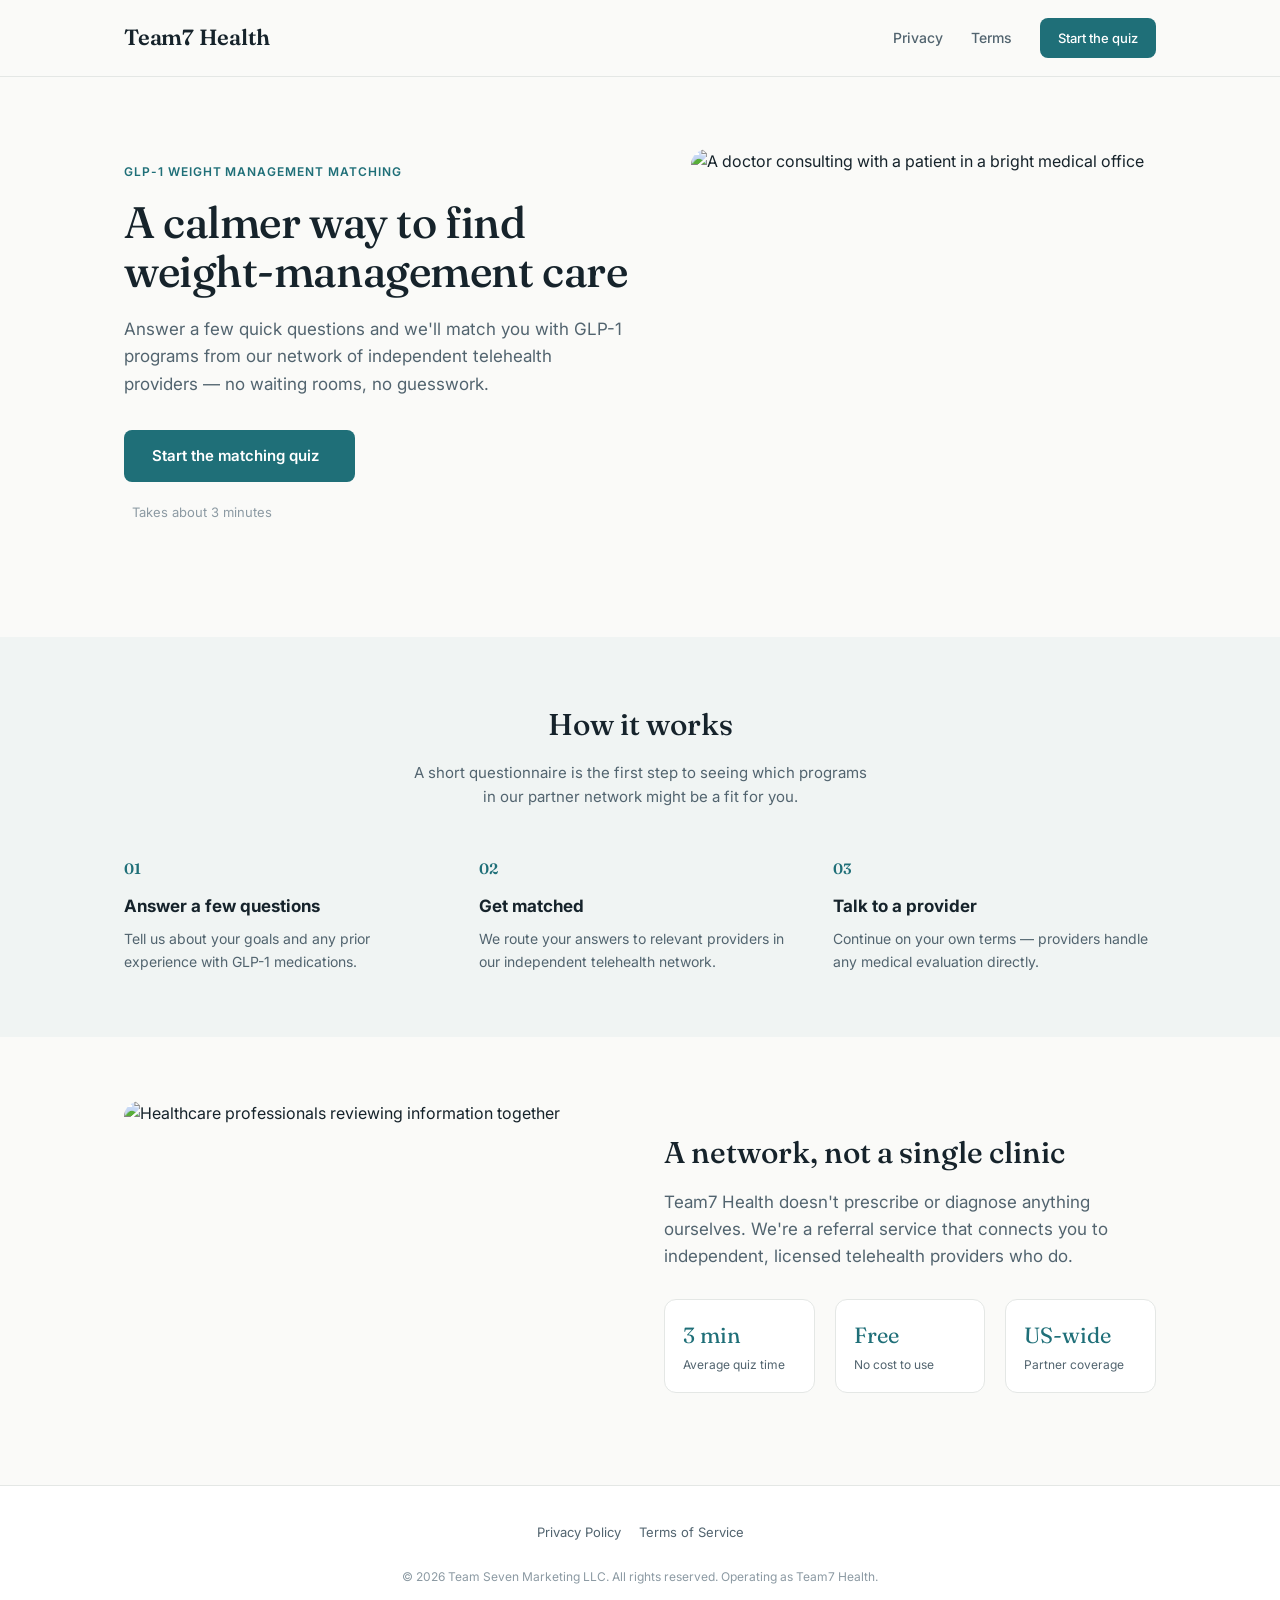
==== go.html @ c8f5367a "Add go.html" ====
<!DOCTYPE html>
<html lang="en">
<head>
<meta charset="UTF-8">
<meta name="viewport" content="width=device-width, initial-scale=1.0">
<title>Taking you to our partner&hellip;</title>
<meta name="robots" content="noindex, nofollow">
<link rel="stylesheet" href="styles.css">
<style>
  .redirect { min-height: 70vh; display: flex; align-items: center; justify-content: center; text-align: center; padding: 40px 24px; }
  .redirect p { color: var(--text-secondary); font-size: 15px; margin: 0 0 8px; }
  .redirect a { color: var(--accent); font-size: 14px; }
  .redirect h1 { font-family: var(--font-display); font-weight: 500; font-size: 22px; margin: 0 0 12px; }
</style>

<!-- Mgid Sensor. Only fires on our own domain, which is the entire reason
     this page exists. Without it MGID cannot optimise toward offer clicks. -->
<script type="text/javascript">
(function() {
    var d = document, w = window;
    w.MgSensorData = w.MgSensorData || [];
    w.MgSensorData.push({ cid: 988264, project: "a.mgid.com" });
    var l = "a.mgid.com";
    var n = d.getElementsByTagName("script")[0];
    var s = d.createElement("script");
    s.type = "text/javascript";
    s.async = true;
    var dt = !Date.now ? new Date().valueOf() : Date.now();
    s.src = "https://" + l + "/mgsensor.js?d=" + dt;
    n.parentNode.insertBefore(s, n);
})();
</script>

<script src="analytics.js"></script>
</head>
<body>

<div class="redirect">
  <div>
    <h1>Taking you to our partner</h1>
    <p>One moment.</p>
    <p><a id="manual" href="/">Continue now</a></p>
  </div>
</div>

<script>
(function () {
  /* Whitelist only. The destination is NEVER read from the query string,
     only an offer key. This stops the page becoming an open redirect that a
     third party could use to launder traffic through our domain.

     TODO BEFORE LAUNCH: paste the real PerformCB tracking links once Margo
     confirms approval. Until then every key falls through to '/'. */
  var OFFER_LINKS = {
    // trimrx: 'https://noklnk.com/x/PENDING_APPROVAL',
    // gala:   'https://noklnk.com/x/PENDING_APPROVAL',
    // altrx:  'https://noklnk.com/x/PENDING_APPROVAL'
  };

  var q      = new URLSearchParams(window.location.search);
  var offer  = (q.get('offer') || '').toLowerCase();
  var subid1 = q.get('subid1') || 'direct';   // MGID click id
  var subid2 = q.get('subid2') || '';         // our session id
  var base   = OFFER_LINKS[offer];

  var dest;
  if (base) {
    var p = new URLSearchParams();
    p.set('subid1', subid1);
    p.set('subid2', subid2);
    dest = base + '?' + p.toString();
  } else {
    dest = '/';
  }
  document.getElementById('manual').href = dest;

  if (window.T7Analytics) {
    window.T7Analytics.track('offer_redirect', {
      offer_name: offer || 'unknown',
      valid_offer: !!base,
      click_id: subid2
    });
  }

  /* 450ms lets the Sensor request leave the browser. replace() keeps this
     page out of history so Back does not bounce the visitor through again. */
  setTimeout(function () { window.location.replace(dest); }, 450);
})();
</script>

<noscript>
  <meta http-equiv="refresh" content="0;url=/">
</noscript>

</body>
</html>
---- styles.css ----
@import url('https://fonts.googleapis.com/css2?family=Fraunces:opsz,wght@9..144,400;9..144,500;9..144,600&family=Inter:wght@400;500;600&display=swap');

:root {
  --bg: #FAFAF8;
  --surface: #FFFFFF;
  --surface-alt: #F0F4F3;
  --text-primary: #16232B;
  --text-secondary: #52646F;
  --text-muted: #8C9AA3;
  --accent: #1F6F78;
  --accent-dark: #154F56;
  --accent-soft: #E4F0EF;
  --success: #3D8F6B;
  --success-soft: #E7F3ED;
  --border: #E4E7E5;
  --font-display: 'Fraunces', Georgia, serif;
  --font-body: 'Inter', -apple-system, sans-serif;
}

* { box-sizing: border-box; }

body {
  margin: 0;
  font-family: var(--font-body);
  color: var(--text-primary);
  background: var(--bg);
  line-height: 1.6;
}

.wrap { max-width: 1080px; margin: 0 auto; padding: 0 24px; }

/* Header */
header.site {
  position: sticky; top: 0; z-index: 10;
  background: rgba(250,250,248,0.92);
  backdrop-filter: blur(8px);
  border-bottom: 1px solid var(--border);
}
header.site .wrap {
  display: flex; align-items: center; justify-content: space-between;
  height: 76px;
}
.logo {
  font-family: var(--font-display);
  font-weight: 600;
  font-size: 22px;
  color: var(--text-primary);
  text-decoration: none;
  letter-spacing: -0.01em;
}
nav.site-nav { display: flex; align-items: center; gap: 28px; }
nav.site-nav a {
  color: var(--text-secondary);
  text-decoration: none;
  font-size: 14px;
  font-weight: 500;
}
nav.site-nav a:hover { color: var(--accent); }
nav.site-nav a.btn { color: white; }

/* Buttons */
.btn {
  display: inline-flex; align-items: center; justify-content: center; gap: 8px;
  background: var(--accent);
  color: white;
  padding: 14px 28px;
  border-radius: 8px;
  text-decoration: none;
  font-weight: 600;
  font-size: 15px;
  border: none;
  cursor: pointer;
  transition: background 0.15s ease;
}
.btn:hover { background: var(--accent-dark); }
.btn.small { padding: 10px 18px; font-size: 13px; }

/* Hero */
.hero { padding: 72px 0 88px; }
.hero .wrap { display: grid; grid-template-columns: 1.1fr 1fr; gap: 56px; align-items: center; }
.eyebrow {
  font-size: 12px; font-weight: 600; letter-spacing: 0.08em; text-transform: uppercase;
  color: var(--accent); margin: 0 0 16px;
}
h1.display {
  font-family: var(--font-display);
  font-weight: 500;
  font-size: 44px;
  line-height: 1.12;
  letter-spacing: -0.01em;
  margin: 0 0 20px;
  color: var(--text-primary);
}
.lede { font-size: 17px; color: var(--text-secondary); margin: 0 0 32px; max-width: 46ch; }
.hero-img { width: 100%; height: 400px; object-fit: cover; border-radius: 16px; }
.trust-line { margin-top: 20px; font-size: 13px; color: var(--text-muted); display: flex; align-items: center; gap: 8px; }

/* Sections */
section { padding: 64px 0; }
section.alt { background: var(--surface-alt); }
h2.section-title {
  font-family: var(--font-display);
  font-weight: 500;
  font-size: 30px;
  color: var(--text-primary);
  margin: 0 0 12px;
  text-align: center;
}
.section-sub { text-align: center; color: var(--text-secondary); font-size: 15px; max-width: 52ch; margin: 0 auto 48px; }

.steps { display: grid; grid-template-columns: repeat(3, 1fr); gap: 32px; }
.step .num {
  font-family: var(--font-display);
  font-size: 15px; font-weight: 600; color: var(--accent);
  margin-bottom: 12px;
}
.step h3 { font-size: 17px; margin: 0 0 8px; }
.step p { font-size: 14px; color: var(--text-secondary); margin: 0; }

.trust-grid { display: grid; grid-template-columns: 1fr 1fr; gap: 48px; align-items: center; }
.trust-img { width: 100%; height: 320px; object-fit: cover; border-radius: 16px; }
.stat-row { display: grid; grid-template-columns: repeat(3, 1fr); gap: 20px; margin-top: 28px; }
.stat { background: var(--surface); border: 1px solid var(--border); border-radius: 12px; padding: 18px; }
.stat .n { font-family: var(--font-display); font-size: 22px; color: var(--accent); }
.stat .l { font-size: 12px; color: var(--text-secondary); margin-top: 2px; }

/* Footer */
footer.site {
  border-top: 1px solid var(--border);
  padding: 36px 0;
  background: var(--surface);
}
footer.site .wrap { display: flex; flex-direction: column; gap: 12px; align-items: center; text-align: center; }
footer.site .links { display: flex; gap: 18px; }
footer.site a { color: var(--text-secondary); text-decoration: none; font-size: 13px; }
footer.site a:hover { color: var(--accent); }
footer.site .copyright { font-size: 12px; color: var(--text-muted); }

/* Legal pages */
.legal-page { padding: 64px 0 88px; }
.legal-card {
  background: var(--surface);
  border: 1px solid var(--border);
  border-radius: 16px;
  padding: 48px;
}
.legal-card h1 { font-family: var(--font-display); font-weight: 500; font-size: 32px; margin: 0 0 8px; }
.legal-card .updated { font-size: 13px; color: var(--text-muted); margin: 0 0 32px; }
.legal-card h2 { font-family: var(--font-display); font-weight: 500; font-size: 19px; margin: 32px 0 12px; }
.legal-card h3 { font-family: var(--font-display); font-weight: 500; font-size: 17px; margin: 28px 0 10px; }
.legal-card p { font-size: 15px; color: var(--text-secondary); margin: 0 0 14px; }
.legal-card .contact { margin-top: 36px; padding-top: 20px; border-top: 1px solid var(--border); font-size: 13px; color: var(--text-muted); }

@media (max-width: 800px) {
  .hero .wrap { grid-template-columns: 1fr; }
  .hero-img { height: 260px; }
  .steps { grid-template-columns: 1fr; }
  .trust-grid { grid-template-columns: 1fr; }
  .stat-row { grid-template-columns: 1fr; }
  h1.display { font-size: 32px; }
  .legal-card { padding: 28px; }
}
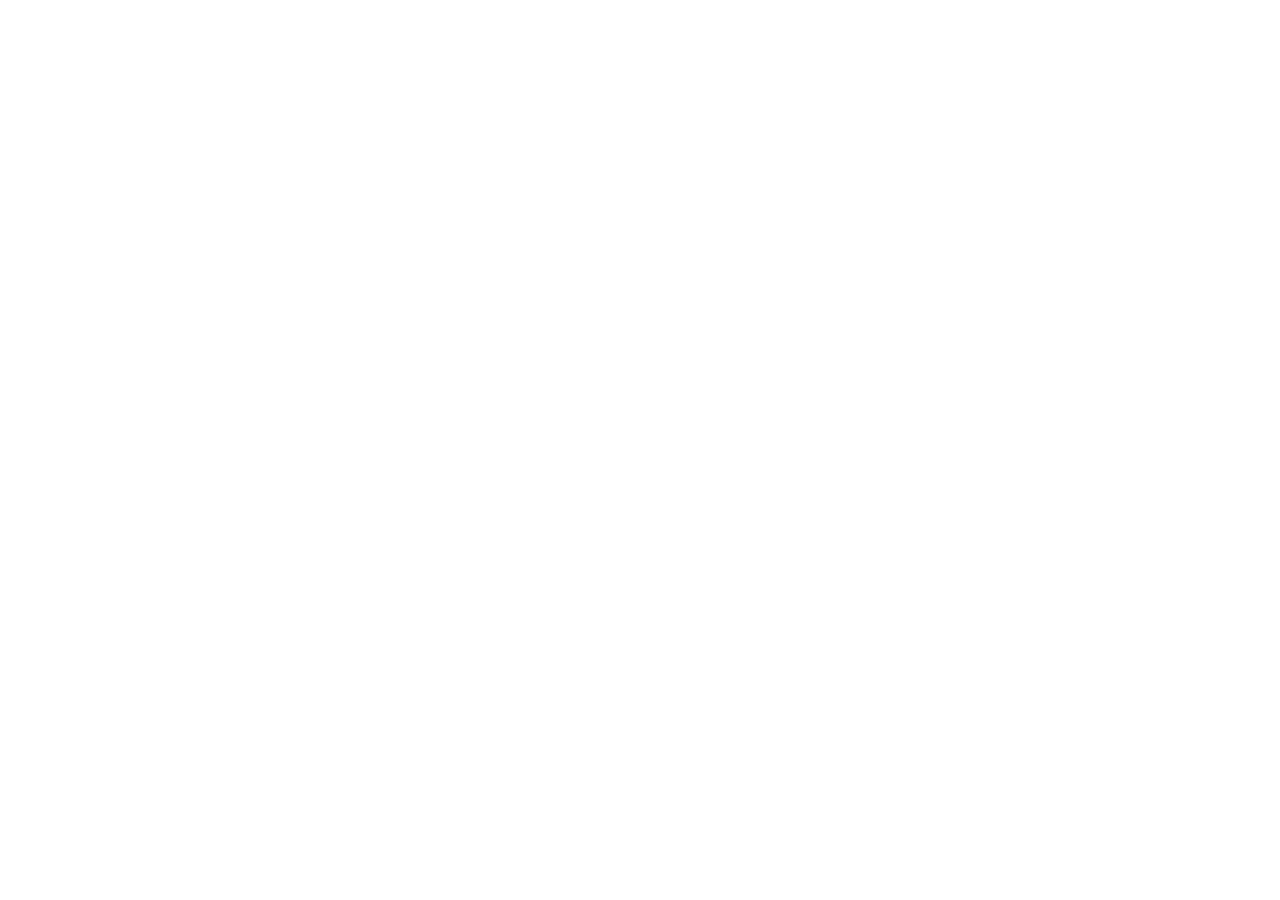
==== commit 5039dfe7: "launch: real GA4 id, vendor split in /go, advertorial B variant" ====
--- a/go.html
+++ b/go.html
@@ -52,13 +52,34 @@
      TODO BEFORE LAUNCH: paste the real PerformCB tracking links once Margo
      confirms approval. Until then every key falls through to '/'. */
   var OFFER_LINKS = {
-    // trimrx: 'https://noklnk.com/x/PENDING_APPROVAL',
-    // gala:   'https://noklnk.com/x/PENDING_APPROVAL',
-    // altrx:  'https://noklnk.com/x/PENDING_APPROVAL'
+    trimrx: 'https://noklnk.com/x/6042878',   // (1000603) TrimRx Premium DTQ - US - CPS - $320
+    gala:   'https://noklnk.com/x/6042879'    // (1000629) Gala GLP-1 - US - CPS - $425
   };
+
+  /* Vendor split. offer=auto sends a controlled 50/50 to the two vendors so we
+     can compare EARNINGS PER CLICK, not conversion rate: Gala pays $425 vs
+     TrimRx $320, so Gala can convert ~25% worse and still earn more.
+     The choice is sticky per visitor, otherwise a returning visitor's sale
+     could be credited against the vendor they did not actually see. */
+  var SPLIT = ['trimrx', 'gala'];
+
+  function pickVendor() {
+    var k = 't7_vendor';
+    try {
+      var saved = localStorage.getItem(k);
+      if (saved && OFFER_LINKS[saved]) return saved;
+      var chosen = SPLIT[Math.floor(Math.random() * SPLIT.length)];
+      localStorage.setItem(k, chosen);
+      return chosen;
+    } catch (e) {
+      return SPLIT[Math.floor(Math.random() * SPLIT.length)];
+    }
+  }
 
   var q      = new URLSearchParams(window.location.search);
   var offer  = (q.get('offer') || '').toLowerCase();
+  var split  = (offer === 'auto' || offer === '');
+  if (split) { offer = pickVendor(); }
   var subid1 = q.get('subid1') || 'direct';   // MGID click id
   var subid2 = q.get('subid2') || '';         // our session id
   var base   = OFFER_LINKS[offer];
@@ -68,6 +89,7 @@
     var p = new URLSearchParams();
     p.set('subid1', subid1);
     p.set('subid2', subid2);
+    p.set('subid3', offer);
     dest = base + '?' + p.toString();
   } else {
     dest = '/';
@@ -78,6 +100,7 @@
     window.T7Analytics.track('offer_redirect', {
       offer_name: offer || 'unknown',
       valid_offer: !!base,
+      assignment: split ? 'split' : 'forced',
       click_id: subid2
     });
   }
